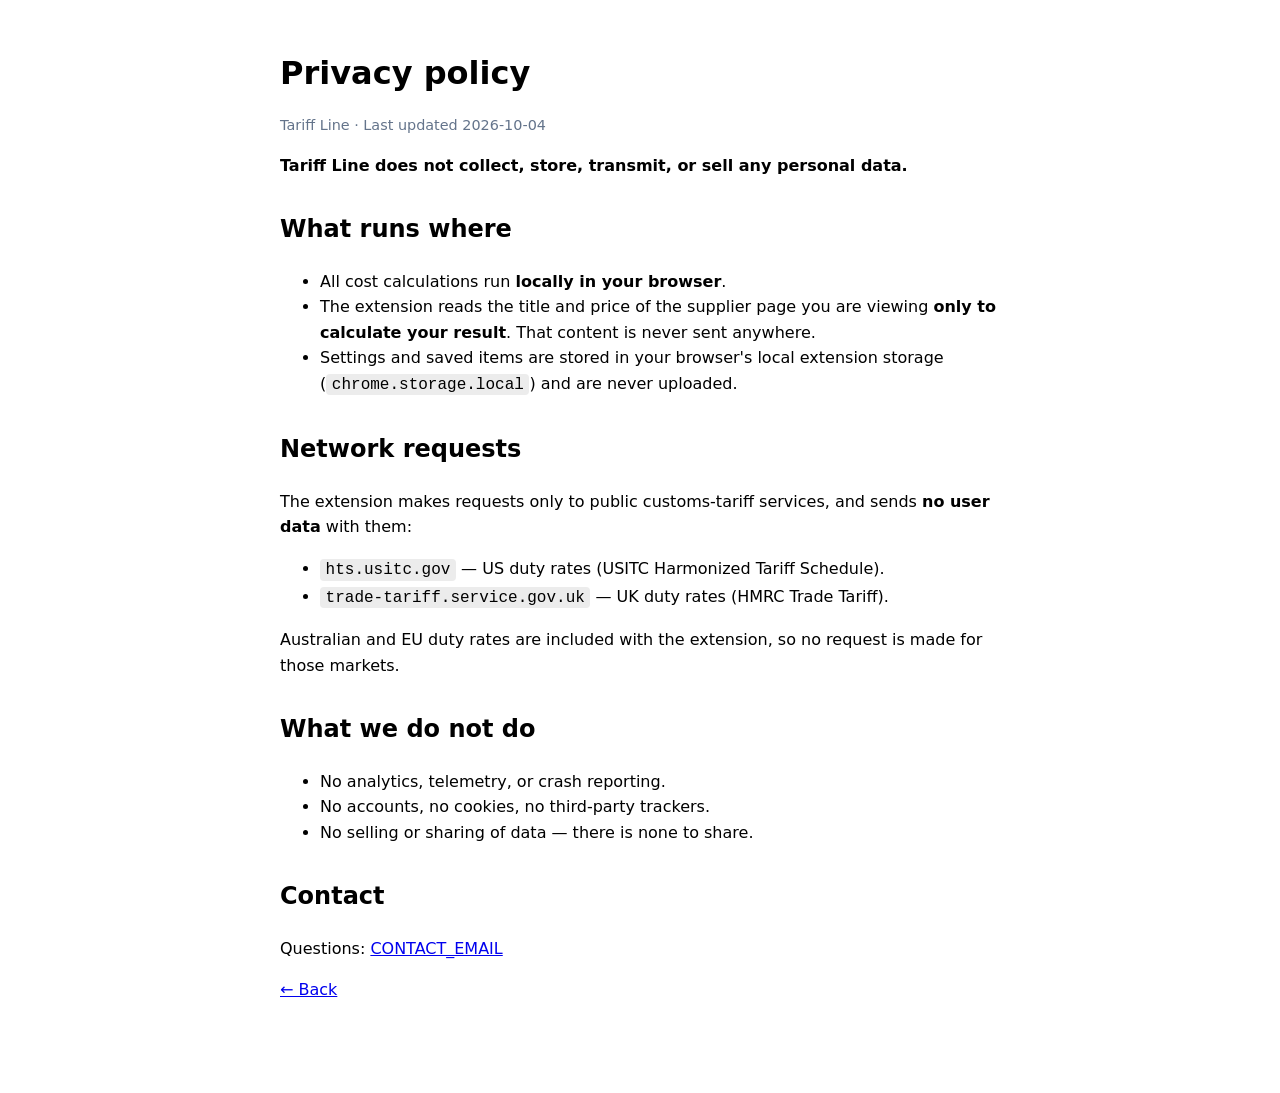
==== privacy/index.html @ a8d512f4 "Privacy policy site for Tariff Line" ====
<!doctype html>
<html lang="en">
<head>
<meta charset="utf-8">
<meta name="viewport" content="width=device-width, initial-scale=1">
<title>Privacy policy — Tariff Line</title>
<link rel="stylesheet" href="../style.css">
</head>
<body>
<main>
  <h1>Privacy policy</h1>
  <p class="muted">Tariff Line · Last updated 2026-10-04</p>

  <p><strong>Tariff Line does not collect, store, transmit, or sell any personal data.</strong></p>

  <h2>What runs where</h2>
  <ul>
    <li>All cost calculations run <strong>locally in your browser</strong>.</li>
    <li>The extension reads the title and price of the supplier page you are viewing <strong>only to calculate your result</strong>. That content is never sent anywhere.</li>
    <li>Settings and saved items are stored in your browser's local extension storage (<code>chrome.storage.local</code>) and are never uploaded.</li>
  </ul>

  <h2>Network requests</h2>
  <p>The extension makes requests only to public customs-tariff services, and sends <strong>no user data</strong> with them:</p>
  <ul>
    <li><code>hts.usitc.gov</code> — US duty rates (USITC Harmonized Tariff Schedule).</li>
    <li><code>trade-tariff.service.gov.uk</code> — UK duty rates (HMRC Trade Tariff).</li>
  </ul>
  <p>Australian and EU duty rates are included with the extension, so no request is made for those markets.</p>

  <h2>What we do not do</h2>
  <ul>
    <li>No analytics, telemetry, or crash reporting.</li>
    <li>No accounts, no cookies, no third-party trackers.</li>
    <li>No selling or sharing of data — there is none to share.</li>
  </ul>

  <h2>Contact</h2>
  <p>Questions: <a href="mailto:CONTACT_EMAIL">CONTACT_EMAIL</a></p>

  <p><a href="../">← Back</a></p>
</main>
</body>
</html>
---- style.css ----
:root { color-scheme: light dark; }
body { margin: 0; font: 16px/1.6 -apple-system, system-ui, Segoe UI, Roboto, sans-serif; }
main { max-width: 720px; margin: 0 auto; padding: 48px 20px 80px; }
h1 { font-size: 2rem; margin: 0 0 .25rem; }
h2 { margin-top: 2rem; }
.lede { font-size: 1.15rem; }
.muted { color: #64748b; font-size: .9rem; }
code { background: rgba(127,127,127,.15); padding: .1em .35em; border-radius: 4px; }
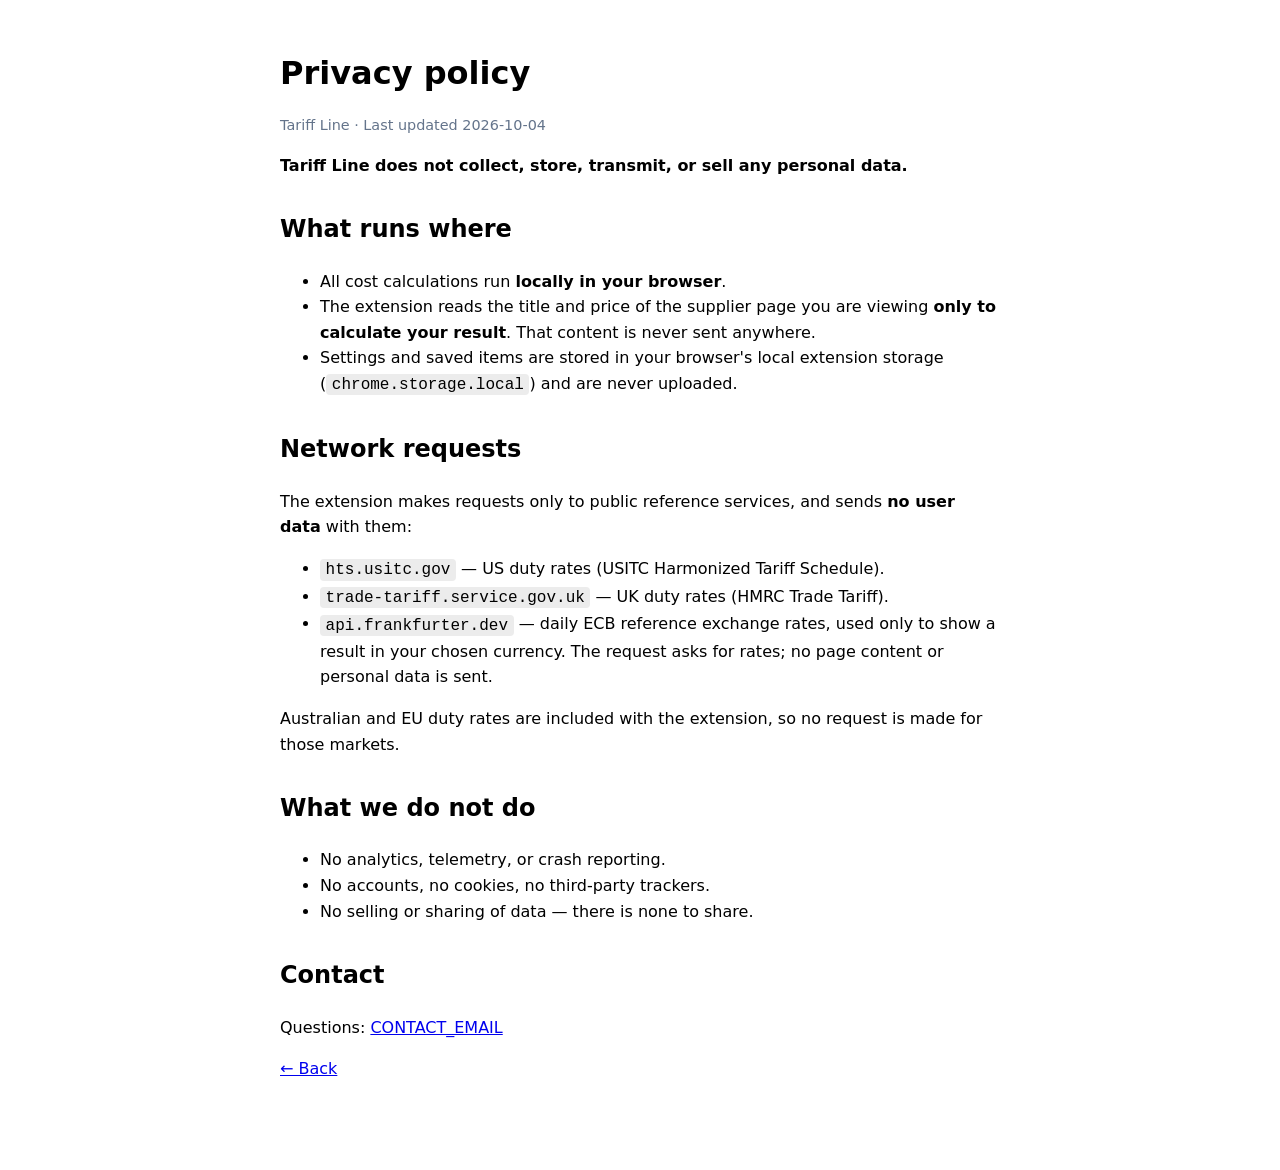
==== commit 22cd8fef: "Name the ECB rate feed in the network-requests section" ====
--- a/privacy/index.html
+++ b/privacy/index.html
@@ -21,10 +21,11 @@
   </ul>
 
   <h2>Network requests</h2>
-  <p>The extension makes requests only to public customs-tariff services, and sends <strong>no user data</strong> with them:</p>
+  <p>The extension makes requests only to public reference services, and sends <strong>no user data</strong> with them:</p>
   <ul>
     <li><code>hts.usitc.gov</code> — US duty rates (USITC Harmonized Tariff Schedule).</li>
     <li><code>trade-tariff.service.gov.uk</code> — UK duty rates (HMRC Trade Tariff).</li>
+    <li><code>api.frankfurter.dev</code> — daily ECB reference exchange rates, used only to show a result in your chosen currency. The request asks for rates; no page content or personal data is sent.</li>
   </ul>
   <p>Australian and EU duty rates are included with the extension, so no request is made for those markets.</p>
 
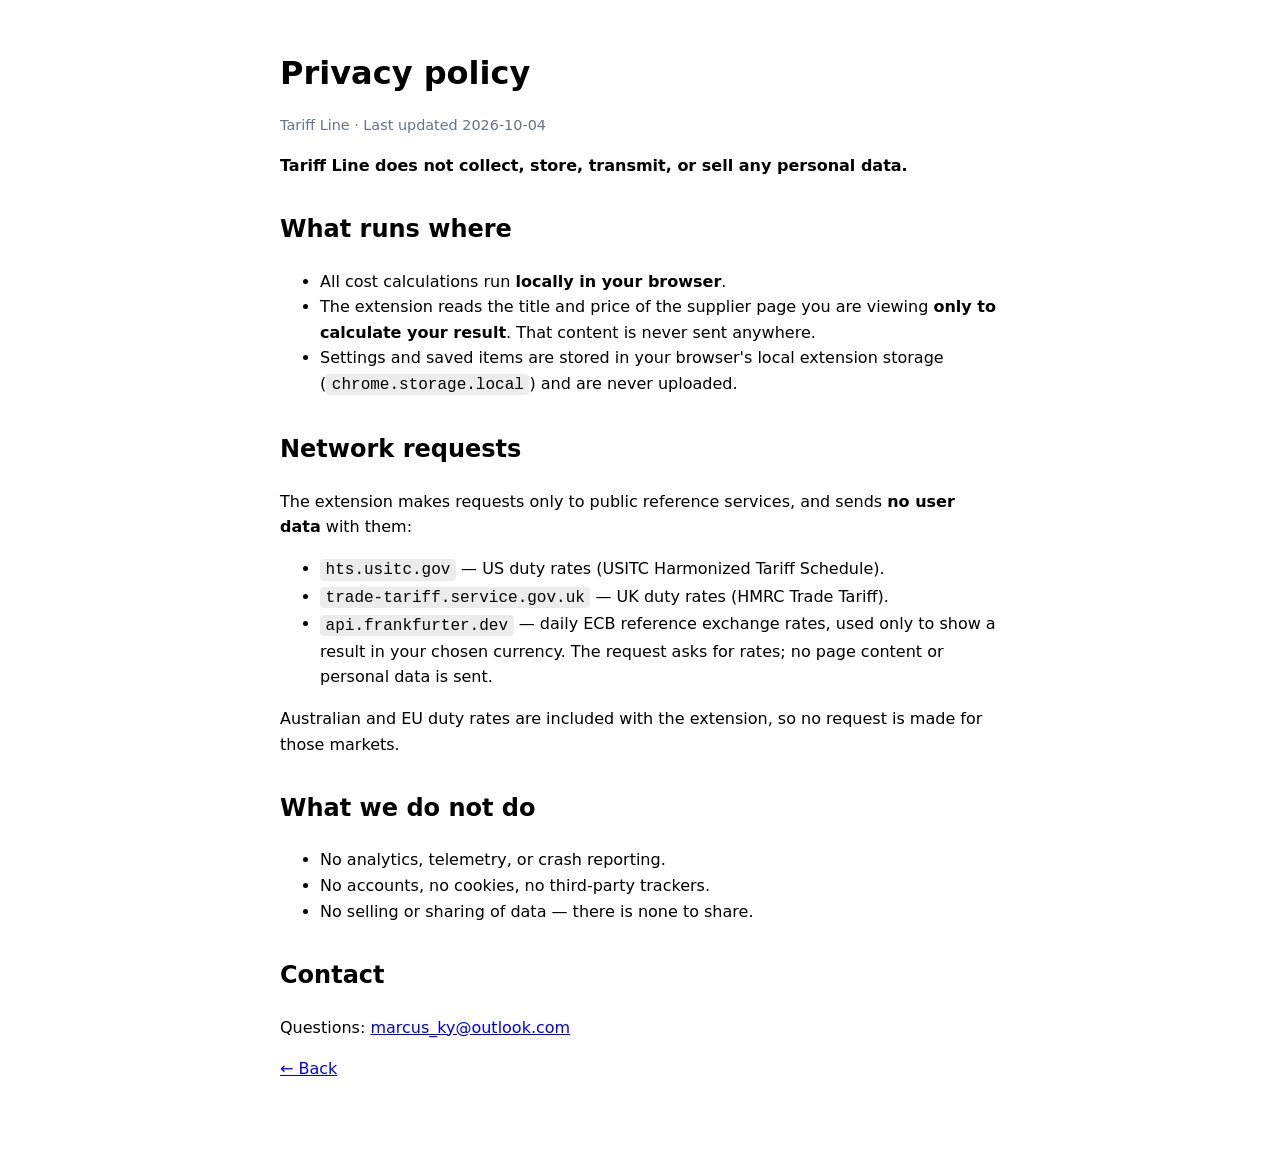
==== commit bb25ed7b: "Update contact email in privacy policy" ====
--- a/privacy/index.html
+++ b/privacy/index.html
@@ -37,7 +37,7 @@
   </ul>
 
   <h2>Contact</h2>
-  <p>Questions: <a href="mailto:CONTACT_EMAIL">CONTACT_EMAIL</a></p>
+  <p>Questions: <a href="mailto:marcus_ky@outlook.com">marcus_ky@outlook.com</a></p>
 
   <p><a href="../">← Back</a></p>
 </main>
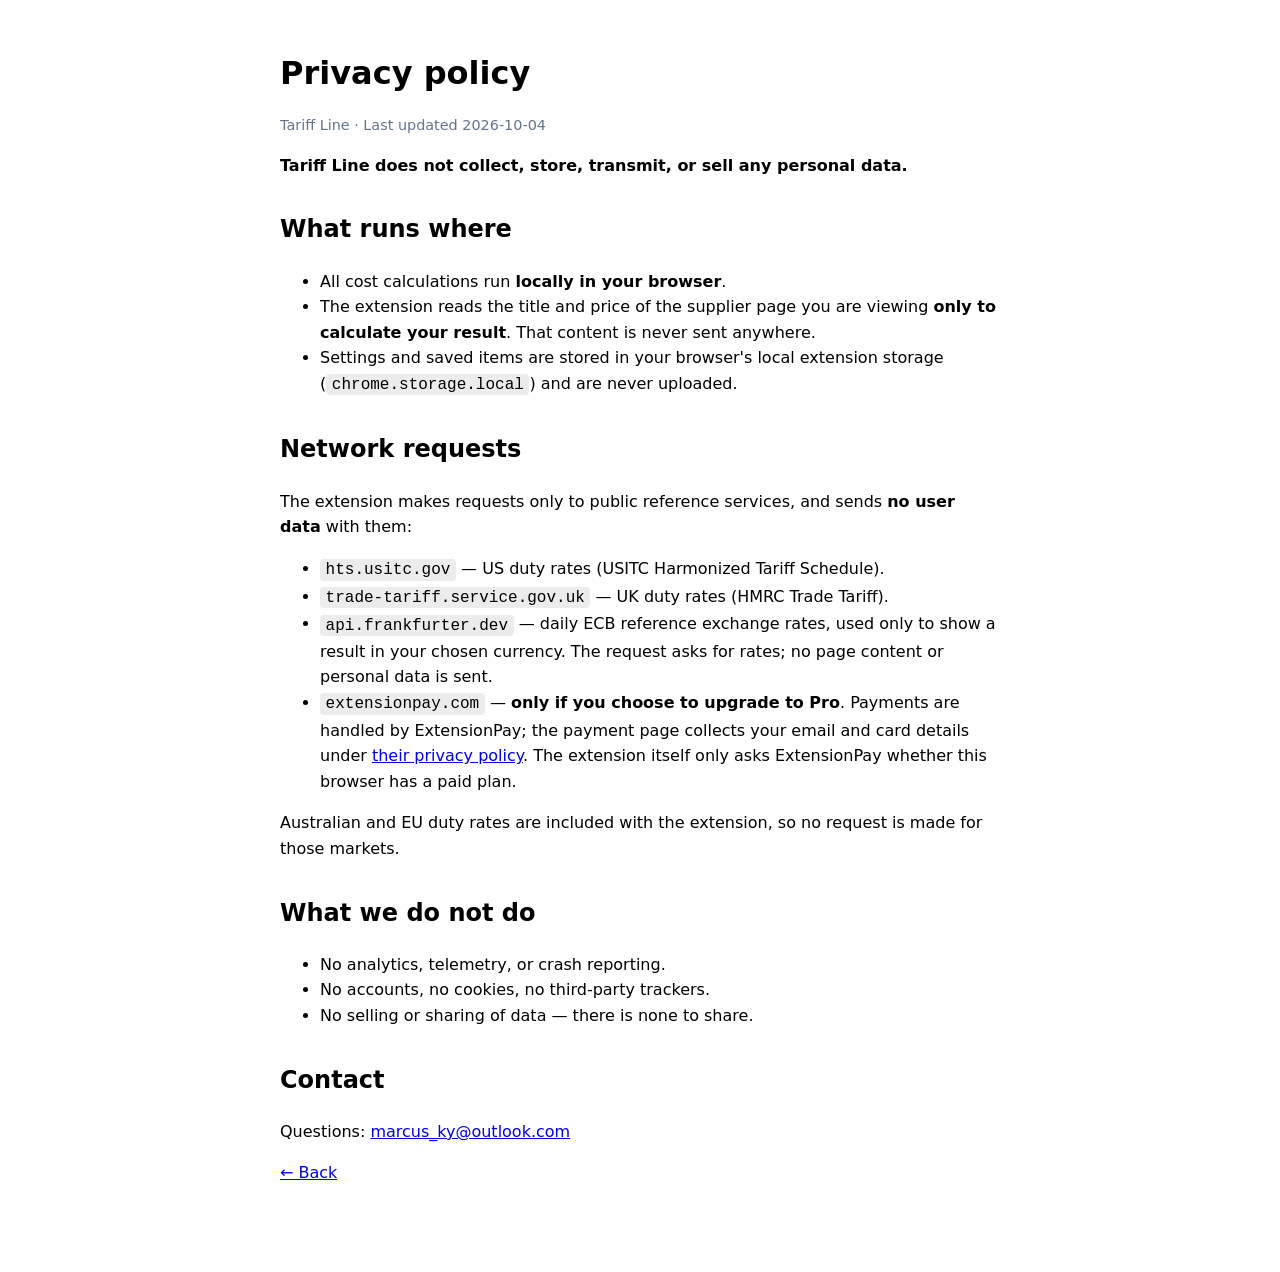
==== commit 2ea2be0f: "Name ExtensionPay as the payment processor (upgrade only)" ====
--- a/privacy/index.html
+++ b/privacy/index.html
@@ -26,6 +26,7 @@
     <li><code>hts.usitc.gov</code> — US duty rates (USITC Harmonized Tariff Schedule).</li>
     <li><code>trade-tariff.service.gov.uk</code> — UK duty rates (HMRC Trade Tariff).</li>
     <li><code>api.frankfurter.dev</code> — daily ECB reference exchange rates, used only to show a result in your chosen currency. The request asks for rates; no page content or personal data is sent.</li>
+    <li><code>extensionpay.com</code> — <strong>only if you choose to upgrade to Pro</strong>. Payments are handled by ExtensionPay; the payment page collects your email and card details under <a href="https://extensionpay.com/privacy">their privacy policy</a>. The extension itself only asks ExtensionPay whether this browser has a paid plan.</li>
   </ul>
   <p>Australian and EU duty rates are included with the extension, so no request is made for those markets.</p>
 
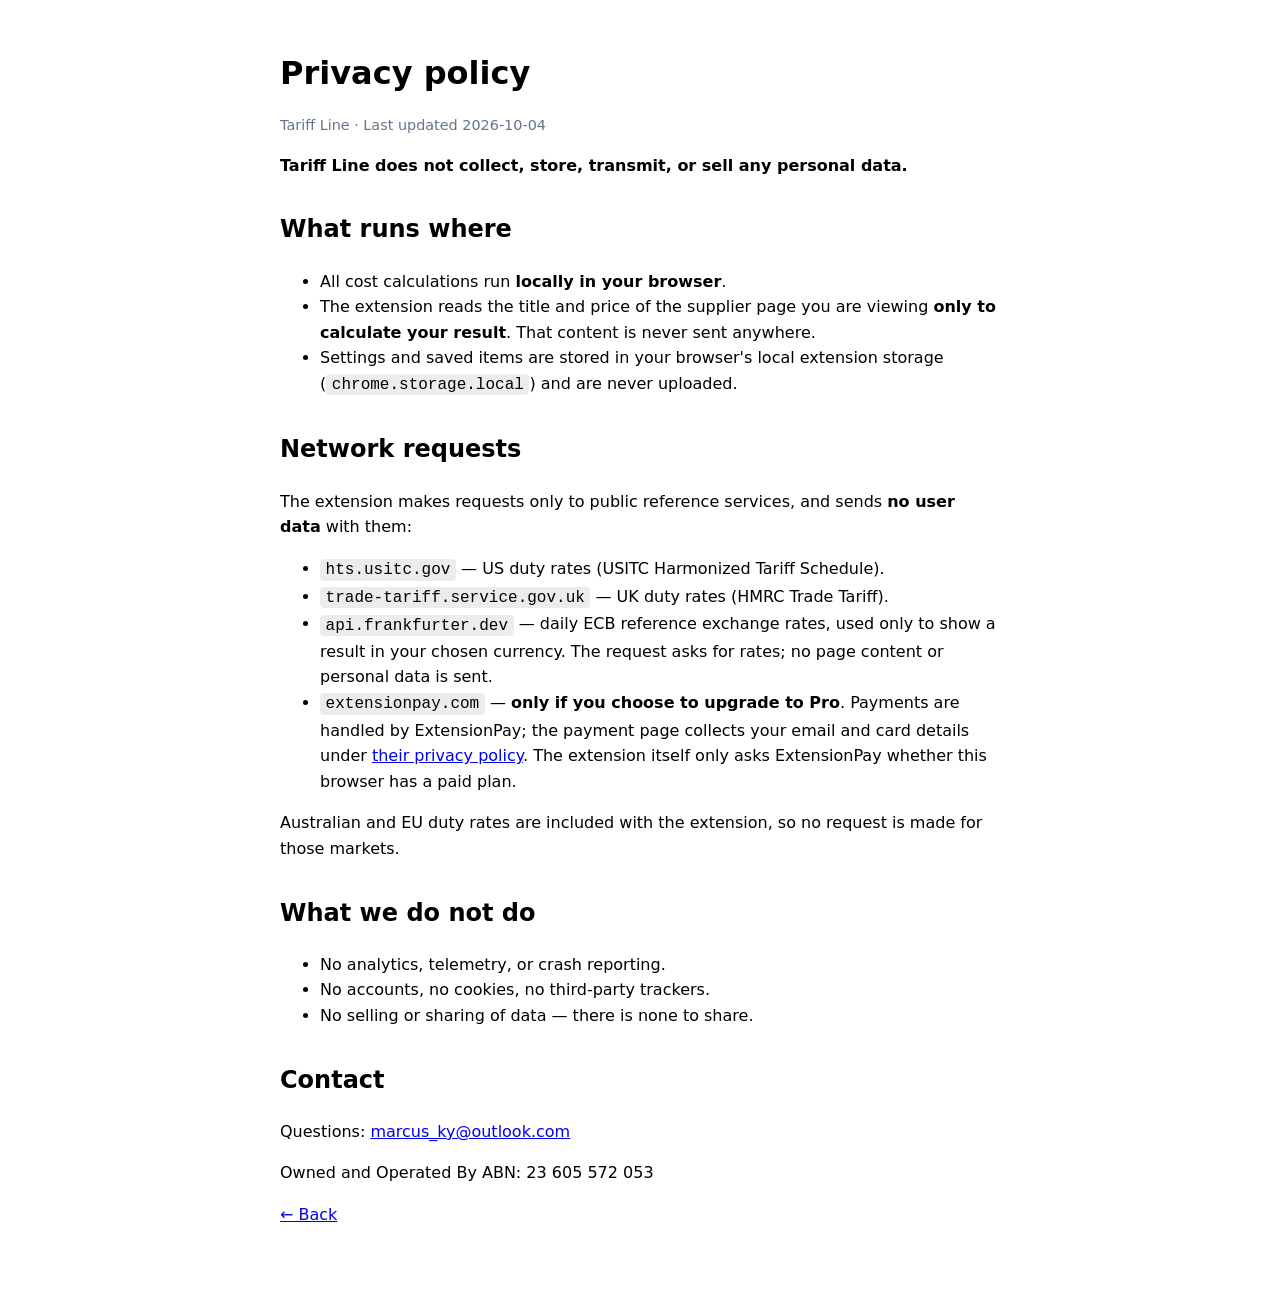
==== commit 4dd9dc6a: "added ABN" ====
--- a/privacy/index.html
+++ b/privacy/index.html
@@ -39,6 +39,7 @@
 
   <h2>Contact</h2>
   <p>Questions: <a href="mailto:marcus_ky@outlook.com">marcus_ky@outlook.com</a></p>
+  <p>Owned and Operated By ABN: 23 605 572 053</p>
 
   <p><a href="../">← Back</a></p>
 </main>
